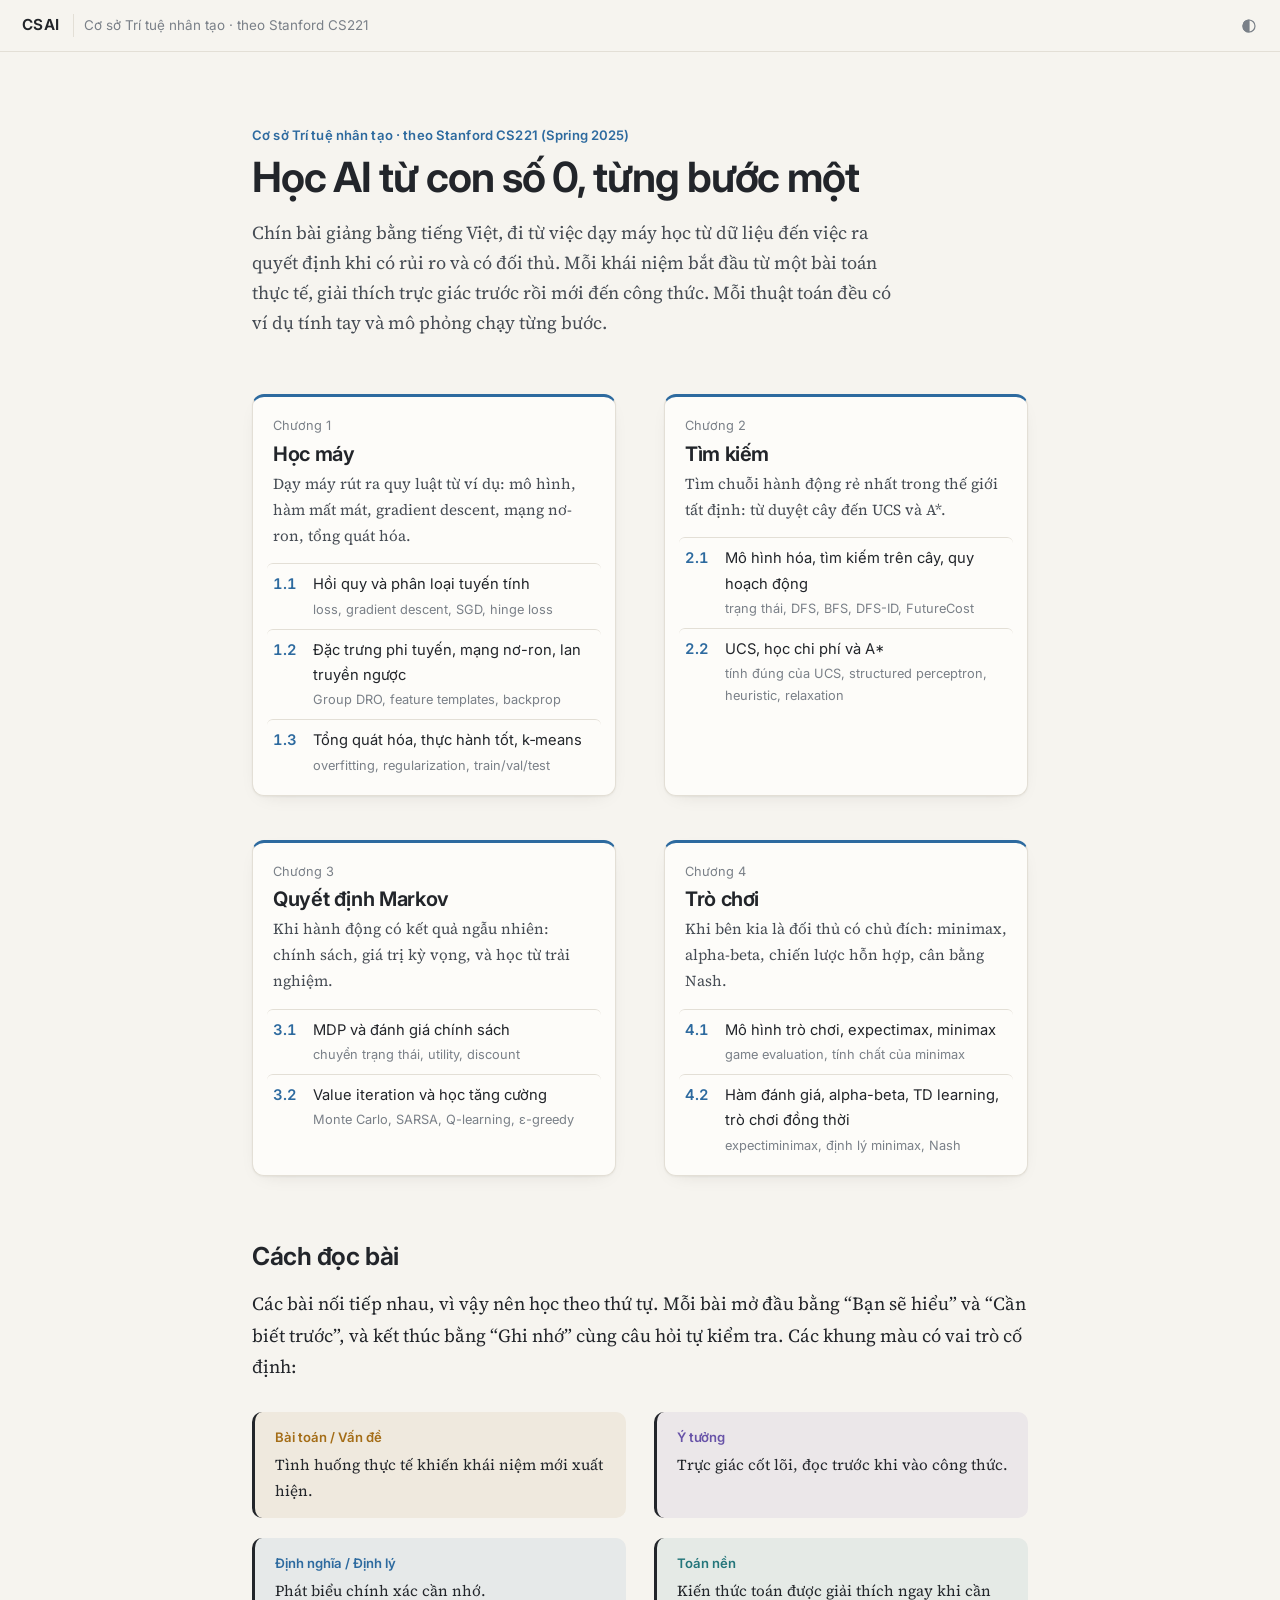
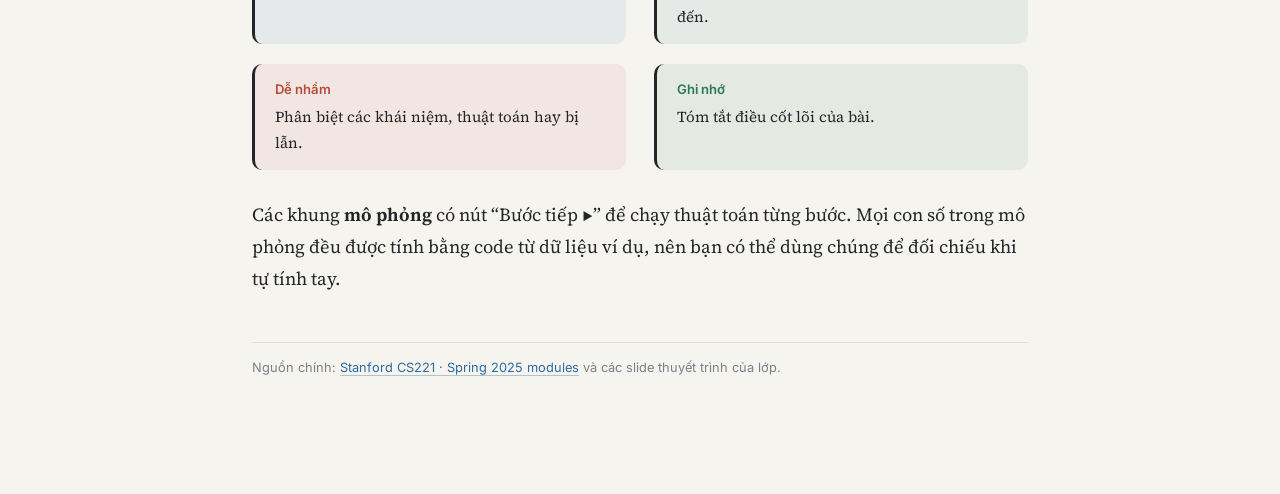
==== index.html @ 7f3afb83 "Bài giảng CSAI: Học máy, Tìm kiếm, MDP, Trò chơi (theo CS221) Co-Authored-By: Claude Opus 5.5 <norep" ====
<!doctype html>
<html lang="vi"><head>
<meta charset="utf-8"><meta name="viewport" content="width=device-width,initial-scale=1">
<title>CSAI · Cơ sở Trí tuệ nhân tạo</title>
<meta name="description" content="Bài giảng Cơ sở Trí tuệ nhân tạo bằng tiếng Việt cho người mới, bám theo Stanford CS221: học máy, tìm kiếm, MDP và trò chơi.">
<link rel="preconnect" href="https://fonts.googleapis.com"><link rel="preconnect" href="https://fonts.gstatic.com" crossorigin>
<link href="https://fonts.googleapis.com/css2?family=Inter:wght@400;500;600;700&family=Source+Serif+4:ital,opsz,wght@0,8..60,400;0,8..60,600;1,8..60,400&family=JetBrains+Mono:wght@400;600&display=swap" rel="stylesheet">
<link rel="stylesheet" href="assets/vendor/katex/katex.min.css"><link rel="stylesheet" href="assets/style.css">
<script defer src="assets/vendor/katex/katex.min.js"></script><script defer src="assets/vendor/katex/contrib/auto-render.min.js"></script>
<script defer src="assets/site.js"></script>
</head>
<body data-page="home">
<main class="home" id="main">
  <div class="eyebrow">Cơ sở Trí tuệ nhân tạo · theo Stanford CS221 (Spring 2025)</div>
  <h1>Học AI từ con số 0, từng bước một</h1>
  <p class="lead">Chín bài giảng bằng tiếng Việt, đi từ việc dạy máy học từ dữ liệu đến việc ra quyết định khi có rủi ro và có đối thủ. Mỗi khái niệm bắt đầu từ một bài toán thực tế, giải thích trực giác trước rồi mới đến công thức. Mỗi thuật toán đều có ví dụ tính tay và mô phỏng chạy từng bước.</p>

  <div class="road">
    <section class="ch">
      <div class="k">Chương 1</div><h2>Học máy</h2>
      <p>Dạy máy rút ra quy luật từ ví dụ: mô hình, hàm mất mát, gradient descent, mạng nơ-ron, tổng quát hóa.</p>
      <a class="l" href="ml-1-hoi-quy-phan-loai.html"><b>1.1</b><span>Hồi quy và phân loại tuyến tính<small>loss, gradient descent, SGD, hinge loss</small></span></a>
      <a class="l" href="ml-2-phi-tuyen-mang-noron.html"><b>1.2</b><span>Đặc trưng phi tuyến, mạng nơ-ron, lan truyền ngược<small>Group DRO, feature templates, backprop</small></span></a>
      <a class="l" href="ml-3-tong-quat-hoa-kmeans.html"><b>1.3</b><span>Tổng quát hóa, thực hành tốt, k‑means<small>overfitting, regularization, train/val/test</small></span></a>
    </section>
    <section class="ch">
      <div class="k">Chương 2</div><h2>Tìm kiếm</h2>
      <p>Tìm chuỗi hành động rẻ nhất trong thế giới tất định: từ duyệt cây đến UCS và A*.</p>
      <a class="l" href="search-1-mo-hinh-dp.html"><b>2.1</b><span>Mô hình hóa, tìm kiếm trên cây, quy hoạch động<small>trạng thái, DFS, BFS, DFS-ID, FutureCost</small></span></a>
      <a class="l" href="search-2-ucs-astar.html"><b>2.2</b><span>UCS, học chi phí và A*<small>tính đúng của UCS, structured perceptron, heuristic, relaxation</small></span></a>
    </section>
    <section class="ch">
      <div class="k">Chương 3</div><h2>Quyết định Markov</h2>
      <p>Khi hành động có kết quả ngẫu nhiên: chính sách, giá trị kỳ vọng, và học từ trải nghiệm.</p>
      <a class="l" href="mdp-1-mo-hinh-danh-gia.html"><b>3.1</b><span>MDP và đánh giá chính sách<small>chuyển trạng thái, utility, discount</small></span></a>
      <a class="l" href="mdp-2-value-iteration-rl.html"><b>3.2</b><span>Value iteration và học tăng cường<small>Monte Carlo, SARSA, Q-learning, ε-greedy</small></span></a>
    </section>
    <section class="ch">
      <div class="k">Chương 4</div><h2>Trò chơi</h2>
      <p>Khi bên kia là đối thủ có chủ đích: minimax, alpha-beta, chiến lược hỗn hợp, cân bằng Nash.</p>
      <a class="l" href="games-1-minimax.html"><b>4.1</b><span>Mô hình trò chơi, expectimax, minimax<small>game evaluation, tính chất của minimax</small></span></a>
      <a class="l" href="games-2-alphabeta-td.html"><b>4.2</b><span>Hàm đánh giá, alpha-beta, TD learning, trò chơi đồng thời<small>expectiminimax, định lý minimax, Nash</small></span></a>
    </section>
  </div>

  <h2 style="border:0;padding:0;margin-top:1rem">Cách đọc bài</h2>
  <p>Các bài nối tiếp nhau, vì vậy nên học theo thứ tự. Mỗi bài mở đầu bằng “Bạn sẽ hiểu” và “Cần biết trước”, và kết thúc bằng “Ghi nhớ” cùng câu hỏi tự kiểm tra. Các khung màu có vai trò cố định:</p>
  <div class="compare">
    <div class="box problem" style="margin:0"><div class="box-h">Bài toán / Vấn đề</div><p>Tình huống thực tế khiến khái niệm mới xuất hiện.</p></div>
    <div class="box idea" style="margin:0"><div class="box-h">Ý tưởng</div><p>Trực giác cốt lõi, đọc trước khi vào công thức.</p></div>
    <div class="box def" style="margin:0"><div class="box-h">Định nghĩa / Định lý</div><p>Phát biểu chính xác cần nhớ.</p></div>
    <div class="box math" style="margin:0"><div class="box-h">Toán nền</div><p>Kiến thức toán được giải thích ngay khi cần đến.</p></div>
    <div class="box pitfall" style="margin:0"><div class="box-h">Dễ nhầm</div><p>Phân biệt các khái niệm, thuật toán hay bị lẫn.</p></div>
    <div class="box recap" style="margin:0"><div class="box-h">Ghi nhớ</div><p>Tóm tắt điều cốt lõi của bài.</p></div>
  </div>
  <p style="margin-top:1.4rem">Các khung <b>mô phỏng</b> có nút “Bước tiếp ▶” để chạy thuật toán từng bước. Mọi con số trong mô phỏng đều được tính bằng code từ dữ liệu ví dụ, nên bạn có thể dùng chúng để đối chiếu khi tự tính tay.</p>
  <p class="src">Nguồn chính: <a href="https://stanford-cs221.github.io/spring2025/modules/">Stanford CS221 · Spring 2025 modules</a> và các slide thuyết trình của lớp.</p>
</main>
</body></html>
---- assets/style.css ----
/* CSAI — giao diện tối giản, dễ đọc lâu. */
:root{
  --bg:#f6f4ef; --surface:#fdfcf9; --surface-2:#efece5; --ink:#22252a; --ink-2:#464c54; --muted:#7a8088;
  --line:#e3dfd6; --line-2:#cfcabe;
  --accent:#2d6a9f; --accent-ink:#22527c; --accent-soft:#e3ecf5;
  --max:#2f66ad; --max-soft:#e6eef8; --min:#b84a3c; --min-soft:#f7e9e6; --chance:#a46d17; --chance-soft:#f6eedd;
  --ok:#2c7a55; --ok-soft:#e3f0e8; --violet:#6853a8; --violet-soft:#eeeaf6; --teal:#24767b; --teal-soft:#e2f0f0;
  --warn:#a85a24; --warn-soft:#f8ede4;
  --code-bg:#efece5; --shadow:0 1px 2px rgba(40,36,28,.05),0 6px 20px -12px rgba(40,36,28,.18);
  --serif:"Source Serif 4","Iowan Old Style","Palatino Linotype",Georgia,serif;
  --sans:"Inter","Segoe UI",system-ui,-apple-system,Arial,sans-serif;
  --mono:"JetBrains Mono","Cascadia Code",Consolas,monospace;
  --nav:272px; --top:52px; --measure:46rem;
  color-scheme:light;
}
@media (prefers-color-scheme:dark){:root:not([data-theme="light"]){
  --bg:#1e2025; --surface:#25282e; --surface-2:#2c3037; --ink:#dcd8d0; --ink-2:#b5b1a9; --muted:#8c919a;
  --line:#353941; --line-2:#454a53;
  --accent:#86b0e0; --accent-ink:#a9c7ea; --accent-soft:#2a3647;
  --max:#88b0e3; --max-soft:#29364a; --min:#e39383; --min-soft:#43302d; --chance:#ddb168; --chance-soft:#41362a;
  --ok:#82c6a3; --ok-soft:#28392f; --violet:#b4a6e2; --violet-soft:#353147; --teal:#7fc7ca; --teal-soft:#273a3b;
  --warn:#e3a679; --warn-soft:#3f3126; --code-bg:#2a2d33; --shadow:0 1px 2px rgba(0,0,0,.25),0 8px 24px -14px rgba(0,0,0,.6);
  color-scheme:dark;
}}
:root[data-theme="dark"]{
  --bg:#1e2025; --surface:#25282e; --surface-2:#2c3037; --ink:#dcd8d0; --ink-2:#b5b1a9; --muted:#8c919a;
  --line:#353941; --line-2:#454a53;
  --accent:#86b0e0; --accent-ink:#a9c7ea; --accent-soft:#2a3647;
  --max:#88b0e3; --max-soft:#29364a; --min:#e39383; --min-soft:#43302d; --chance:#ddb168; --chance-soft:#41362a;
  --ok:#82c6a3; --ok-soft:#28392f; --violet:#b4a6e2; --violet-soft:#353147; --teal:#7fc7ca; --teal-soft:#273a3b;
  --warn:#e3a679; --warn-soft:#3f3126; --code-bg:#2a2d33; --shadow:0 1px 2px rgba(0,0,0,.25),0 8px 24px -14px rgba(0,0,0,.6);
  color-scheme:dark;
}

*{box-sizing:border-box}
html{scroll-behavior:smooth;scroll-padding-top:calc(var(--top) + 24px);-webkit-text-size-adjust:100%}
body{margin:0;background:var(--bg);color:var(--ink);font-family:var(--serif);font-size:18.5px;line-height:1.72;font-optical-sizing:auto;-webkit-font-smoothing:antialiased;text-rendering:optimizeLegibility}
a{color:var(--accent);text-decoration:underline;text-decoration-color:color-mix(in srgb,var(--accent) 35%,transparent);text-underline-offset:3px}
a:hover{text-decoration-color:var(--accent)}
button{font:inherit;cursor:pointer}
:focus-visible{outline:2px solid var(--accent);outline-offset:2px;border-radius:2px}
::selection{background:color-mix(in srgb,var(--accent) 22%,transparent)}
.skip{position:fixed;left:12px;top:-60px;z-index:50;background:var(--surface);padding:8px 12px;font-family:var(--sans)}
.skip:focus{top:10px}

/* ---------- Thanh trên ---------- */
.topbar{position:sticky;top:0;z-index:30;height:var(--top);display:flex;align-items:center;gap:6px;padding:0 14px;font-family:var(--sans);
  background:color-mix(in srgb,var(--bg) 90%,transparent);backdrop-filter:blur(8px);border-bottom:1px solid var(--line)}
.brand{font-weight:650;font-size:.95rem;letter-spacing:.02em;color:var(--ink);text-decoration:none;padding:0 8px}
.topbar .crumb{color:var(--muted);font-size:.84rem;white-space:nowrap;overflow:hidden;text-overflow:ellipsis;min-width:0;padding-left:10px;border-left:1px solid var(--line)}
.topbar .spacer{flex:1}
.icon-btn{border:0;background:transparent;color:var(--muted);border-radius:6px;width:34px;height:34px;display:inline-grid;place-items:center;padding:0}
.icon-btn:hover{background:var(--surface-2);color:var(--ink)}
.icon-btn svg{width:18px;height:18px;stroke:currentColor;fill:none;stroke-width:1.6;stroke-linecap:round;stroke-linejoin:round}
.progress{position:absolute;left:0;bottom:-1px;height:1px;background:var(--accent);width:0}

/* ---------- Bố cục ---------- */
.layout{display:grid;grid-template-columns:var(--nav) minmax(0,1fr);transition:grid-template-columns .2s ease}
body.nav-hidden .layout{grid-template-columns:0 minmax(0,1fr)}
body.nav-hidden .sidebar{visibility:hidden;opacity:0}
.sidebar{position:sticky;top:var(--top);height:calc(100vh - var(--top));overflow:auto;padding:28px 18px 48px 22px;border-right:1px solid var(--line);
  font-family:var(--sans);font-size:.85rem;line-height:1.5;transition:opacity .15s ease;scrollbar-width:thin}
.nav-chapter{margin:0 0 22px}
.nav-chapter-title{font-size:.78rem;color:var(--muted);font-weight:500;margin:0 0 6px}
.nav-lesson{display:flex;gap:10px;padding:5px 0 5px 10px;margin-left:-12px;border-left:2px solid transparent;color:var(--ink-2);text-decoration:none}
.nav-lesson:hover{color:var(--ink)}
.nav-lesson .num{font-variant-numeric:tabular-nums;color:var(--muted);min-width:24px}
.nav-lesson.current{border-left-color:var(--accent);color:var(--ink);font-weight:600}
.nav-lesson.current .num{color:var(--accent)}
.toc{margin:4px 0 10px 24px}
.toc a{display:block;padding:3px 0;color:var(--muted);text-decoration:none;font-size:.8rem}
.toc a:hover{color:var(--ink)}
.toc a.active{color:var(--accent)}

main.page{min-width:0;padding:56px 40px 110px}
.content{max-width:var(--measure);margin:0 auto}

/* ---------- Đầu bài ---------- */
.hero{margin-bottom:48px}
.eyebrow{font-family:var(--sans);font-size:.82rem;color:var(--muted)}
h1,h2,h3,h4{font-family:var(--sans);color:var(--ink);font-weight:650;letter-spacing:-.018em}
h1{font-size:clamp(2rem,3.4vw,2.6rem);line-height:1.18;margin:.4rem 0 1rem;letter-spacing:-.028em}
.lead{font-size:1.14rem;color:var(--ink-2);line-height:1.65;margin:0}
.meta{display:grid;grid-template-columns:repeat(auto-fit,minmax(240px,1fr));gap:8px 40px;margin:28px 0 0;padding-top:20px;border-top:1px solid var(--line);font-family:var(--sans);font-size:.88rem;line-height:1.6;color:var(--ink-2)}
.meta h4{margin:0 0 6px;font-size:.82rem;font-weight:600;color:var(--ink);letter-spacing:0}
.meta ul{margin:0;padding-left:1rem}
.meta li{margin:.15rem 0}
.meta li::marker{color:var(--muted)}
.meta p{margin:0}

/* ---------- Tiêu đề, đoạn ---------- */
h2{font-size:1.55rem;line-height:1.3;margin:4.2rem 0 1rem;display:flex;gap:14px;align-items:baseline}
h2 .sec{flex:none;font-size:.95rem;font-weight:500;color:var(--muted);font-variant-numeric:tabular-nums;min-width:1.4em}
h3{font-size:1.18rem;line-height:1.35;margin:2.6rem 0 .5rem}
h4{font-size:1rem;margin:1.6rem 0 .4rem}
p{margin:.9rem 0}
ul,ol{padding-left:1.35rem}
li{margin:.35rem 0}
li::marker{color:var(--muted)}
strong,b{font-weight:650}
.en{font-style:italic;color:var(--ink-2)}
dfn{font-style:normal;font-weight:650}
hr{border:0;border-top:1px solid var(--line);margin:2.4rem 0}
code{font-family:var(--mono);font-size:.82em;background:var(--code-bg);padding:.12em .35em;border-radius:4px}
pre{font-family:var(--mono);font-size:.8rem;line-height:1.7;background:var(--code-bg);border-radius:6px;padding:16px 18px;overflow:auto;tab-size:4;margin:0}
pre code{background:none;padding:0;font-size:inherit}
pre .c{color:var(--muted);font-style:italic}
.katex{font-size:1.04em}
.katex-display{overflow-x:auto;overflow-y:hidden;padding:.35rem 0;margin:1.2rem 0}

/* ---------- Khung ghi chú: chỉ một vạch mảnh bên trái ---------- */
.box{margin:1.8rem 0;padding:2px 0 2px 20px;border-left:2px solid var(--line-2)}
.box>.box-h{font-family:var(--sans);font-size:.82rem;font-weight:600;margin-bottom:.2rem;color:var(--muted)}
.box>p:first-of-type{margin-top:.2rem}
.box>:last-child{margin-bottom:0}
.box.problem{border-color:var(--chance)}.box.problem>.box-h{color:var(--chance)}
.box.idea{border-color:var(--violet)}.box.idea>.box-h{color:var(--violet)}
.box.def{border-color:var(--accent)}.box.def>.box-h{color:var(--accent)}
.box.math{border-color:var(--teal)}.box.math>.box-h{color:var(--teal)}
.box.pitfall{border-color:var(--min)}.box.pitfall>.box-h{color:var(--min)}
.box.recap{border-color:var(--ok)}.box.recap>.box-h{color:var(--ok)}
.box.example{border-color:var(--line-2)}
.box.link{border-color:var(--line-2)}
.box.recap,.box.math{background:linear-gradient(90deg,color-mix(in srgb,var(--surface-2) 70%,transparent),transparent 70%);padding:12px 16px 12px 20px}

/* Thuật toán */
.algo{margin:1.8rem 0}
.algo-h{font-family:var(--sans);font-size:.84rem;font-weight:600;color:var(--ink);margin-bottom:8px;display:flex;justify-content:space-between;gap:10px;flex-wrap:wrap}
.algo-h small{font-weight:400;color:var(--muted);font-size:.8rem}

/* Ba câu hỏi */
.flow{display:flex;flex-direction:column;gap:2px;margin:1.2rem 0;padding-left:20px;border-left:2px solid var(--line-2);font-family:var(--sans);font-size:.92rem}
.flow>i{display:none}
.flow>span{color:var(--ink-2)}
.flow>span.on{color:var(--ink);font-weight:500}

/* ---------- Hình ---------- */
figure.fig{margin:2.4rem 0}
figure.fig.wide{margin-left:-80px;margin-right:-80px}
figure.fig svg{display:block;width:100%;height:auto;max-height:460px;margin:0 auto}
figure.fig figcaption{font-family:var(--sans);font-size:.84rem;color:var(--muted);line-height:1.6;margin:14px auto 0;max-width:var(--measure)}
figure.fig figcaption b{color:var(--ink-2);font-weight:600}
.fig-row{display:grid;grid-template-columns:1fr 1fr;gap:14px}

/* Màu dùng trong SVG — đổi theo theme */
svg text{font-family:var(--sans);fill:var(--ink);font-size:13px}
svg .t-muted{fill:var(--muted)} svg .t-small{font-size:11px} svg .t-big{font-size:16px;font-weight:650}
svg .t-acc{fill:var(--accent)} svg .t-max{fill:var(--max)} svg .t-min{fill:var(--min)} svg .t-ch{fill:var(--chance)} svg .t-ok{fill:var(--ok)} svg .t-b{font-weight:600}
svg .ln{stroke:var(--line-2);stroke-width:1.5;fill:none}
svg .ln-ink{stroke:var(--ink-2);stroke-width:1.4;fill:none}
svg .ln-acc{stroke:var(--accent);stroke-width:2.4;fill:none}
svg .ln-ok{stroke:var(--ok);stroke-width:2.6;fill:none}
svg .ln-min{stroke:var(--min);stroke-width:2.2;fill:none}
svg .ln-dash{stroke:var(--muted);stroke-width:1.3;fill:none;stroke-dasharray:4 4}
svg .grid{stroke:var(--line);stroke-width:1}
svg .nd{fill:var(--bg);stroke:var(--ink-2);stroke-width:1.4}
svg .nd-acc{fill:var(--accent-soft);stroke:var(--accent);stroke-width:1.6}
svg .nd-ok{fill:var(--ok-soft);stroke:var(--ok);stroke-width:1.6}
svg .nd-max{fill:var(--max-soft);stroke:var(--max);stroke-width:1.6}
svg .nd-min{fill:var(--min-soft);stroke:var(--min);stroke-width:1.6}
svg .nd-ch{fill:var(--chance-soft);stroke:var(--chance);stroke-width:1.6}
svg .nd-soft{fill:var(--surface-2);stroke:var(--line-2);stroke-width:1.2}
svg .nd-violet{fill:var(--violet-soft);stroke:var(--violet);stroke-width:1.6}
svg .f-acc{fill:var(--accent)} svg .f-ok{fill:var(--ok)} svg .f-min{fill:var(--min)} svg .f-max{fill:var(--max)} svg .f-ch{fill:var(--chance)} svg .f-ink{fill:var(--ink-2)} svg .f-muted{fill:var(--muted)} svg .f-violet{fill:var(--violet)}
svg .f-soft{fill:var(--surface-2)}
svg g.t-ok text{fill:var(--ok)} svg g.t-min text{fill:var(--min)} svg g.t-max text{fill:var(--max)} svg g.t-acc text{fill:var(--accent)} svg g.t-ch text{fill:var(--chance)} svg g.t-muted text{fill:var(--muted)}
svg g.t-small text{font-size:11px} svg g.t-b text{font-weight:600}
svg g.f-ink circle,svg g.f-ink rect{fill:var(--ink-2)}
svg .arrow-head{fill:var(--ink-2)}

/* ---------- Bảng ---------- */
.tbl-wrap{overflow-x:auto;margin:1.6rem 0}
table.tbl{border-collapse:collapse;width:100%;font-family:var(--sans);font-size:.86rem;line-height:1.55}
.tbl th,.tbl td{padding:8px 12px 8px 0;text-align:left;border-bottom:1px solid var(--line);vertical-align:top}
.tbl th{font-weight:600;color:var(--muted);font-size:.8rem;border-bottom-color:var(--line-2)}
.tbl tr:last-child td{border-bottom:0}
.tbl td.n,.tbl th.n{text-align:right;font-variant-numeric:tabular-nums}
.tbl td.c,.tbl th.c{text-align:center}
.tbl tr.hl td{background:color-mix(in srgb,var(--accent) 7%,transparent)}
.tbl tr.good td{background:color-mix(in srgb,var(--ok) 8%,transparent)}
.tbl tr.hl td:first-child,.tbl tr.good td:first-child{padding-left:8px}
.tbl caption{caption-side:bottom;text-align:left;font-size:.8rem;color:var(--muted);padding:8px 0}
.box .tbl-wrap{margin:.8rem 0}

/* So sánh hai cột */
.compare{display:grid;grid-template-columns:1fr 1fr;gap:28px;margin:1.8rem 0}
.compare>div{font-size:.95rem;border-top:1px solid var(--ink-2);padding-top:10px}
.compare>div.box{border-top:0}
.compare h4{margin:0 0 4px;font-size:.9rem}
.compare>div>:last-child{margin-bottom:0}

/* Tự kiểm tra */
details.quiz{border-top:1px solid var(--line);padding:12px 0;margin:0}
details.quiz+details.quiz{margin-top:0}
details.quiz:last-of-type{border-bottom:1px solid var(--line)}
details.quiz summary{cursor:pointer;font-family:var(--sans);font-size:.92rem;font-weight:500;list-style:none;display:flex;gap:12px;color:var(--ink)}
details.quiz summary::-webkit-details-marker{display:none}
details.quiz summary::before{content:"+";flex:none;width:14px;color:var(--muted);font-weight:400}
details.quiz[open] summary::before{content:"−"}
details.quiz .ans{padding:6px 0 0 26px;font-size:.96rem}

/* ---------- Mô phỏng ---------- */
.sim{margin:2.4rem 0;border:1px solid var(--line-2);border-radius:8px;background:var(--surface);overflow:hidden;font-family:var(--sans)}
.sim-h{display:flex;justify-content:space-between;align-items:center;gap:10px 16px;flex-wrap:wrap;padding:12px 16px;border-bottom:1px solid var(--line)}
.sim-h .ttl{font-weight:600;font-size:.9rem}
.sim-h .ttl small{display:block;font-weight:400;color:var(--muted);font-size:.78rem}
.sim-ctl{display:flex;gap:4px;flex-wrap:wrap;align-items:center}
.sim-ctl button,.sim-ctl select{border:1px solid var(--line-2);background:transparent;color:var(--ink-2);border-radius:6px;padding:4px 10px;font-size:.8rem}
.sim-ctl button:hover:not(:disabled){color:var(--ink);border-color:var(--ink-2)}
.sim-ctl button.primary{background:var(--ink);border-color:var(--ink);color:var(--bg)}
.sim-ctl button.primary:hover:not(:disabled){color:var(--bg);opacity:.88}
.sim-ctl button:disabled{opacity:.35;cursor:default}
.sim-ctl .seg{display:inline-flex;border:1px solid var(--line-2);border-radius:6px;overflow:hidden;margin-right:6px}
.sim-ctl .seg button{border:0;border-radius:0}
.sim-ctl .seg button.on{background:var(--surface-2);color:var(--ink);font-weight:600}
.sim-ctl label{font-size:.8rem;display:inline-flex;gap:6px;align-items:center;color:var(--muted);margin-right:6px}
.sim-ctl input[type=range]{accent-color:var(--accent);width:110px}
.sim-body{display:grid;grid-template-columns:minmax(0,1.35fr) minmax(0,1fr)}
.sim-body.stack{grid-template-columns:1fr}
.sim-viz{padding:14px;min-width:0;border-right:1px solid var(--line)}
.sim-body.stack .sim-viz{border-right:0;border-bottom:1px solid var(--line)}
.sim-viz svg{display:block;width:100%;height:auto;max-height:420px}
.sim-viz .tbl-wrap{margin:0}
.sim-side{padding:14px 16px;font-size:.82rem;min-width:0;line-height:1.6}
.sim-side h5{margin:.2rem 0 .4rem;font-size:.76rem;font-weight:600;color:var(--muted)}
.sim-side table{border-collapse:collapse;width:100%;font-size:.8rem;margin-bottom:10px}
.sim-side th,.sim-side td{padding:4px 6px 4px 0;border-bottom:1px solid var(--line);text-align:left;font-variant-numeric:tabular-nums}
.sim-side th{color:var(--muted);font-weight:500}
.sim-side tr.top td{color:var(--accent);font-weight:600}
.sim-side tr.new td{background:color-mix(in srgb,var(--ok) 9%,transparent)}
.sim-note{padding:12px 16px;border-top:1px solid var(--line);font-size:.86rem;line-height:1.6;min-height:56px;color:var(--ink-2);background:color-mix(in srgb,var(--surface-2) 50%,transparent)}
.sim-note b{color:var(--ink)}
.sim-step{font-variant-numeric:tabular-nums;color:var(--muted);font-size:.78rem;min-width:66px;text-align:center}
.legend{display:flex;flex-wrap:wrap;gap:14px;font-size:.76rem;color:var(--muted);padding:10px 16px 0}
.legend span{display:inline-flex;align-items:center;gap:6px}
.legend i{width:10px;height:10px;border-radius:50%;display:inline-block;border:1.5px solid}
.chips{display:flex;flex-wrap:wrap;gap:4px;margin:2px 0 10px}
.chip{border:1px solid var(--line-2);border-radius:4px;padding:0 7px;font-size:.78rem;font-variant-numeric:tabular-nums}
.chip.hot{background:var(--ink);color:var(--bg);border-color:var(--ink)}

.sim svg .s-node{fill:var(--bg);stroke:var(--line-2);stroke-width:1.5;transition:fill .2s,stroke .2s}
.sim svg .s-frontier{fill:var(--chance-soft);stroke:var(--chance);stroke-width:1.8}
.sim svg .s-explored{fill:var(--ok-soft);stroke:var(--ok);stroke-width:1.8}
.sim svg .s-current{fill:var(--ink);stroke:var(--ink);stroke-width:1.8}
.sim svg .s-edge{stroke:var(--line-2);stroke-width:1.4}
.sim svg .s-edge-tree{stroke:var(--chance);stroke-width:2.2}
.sim svg .s-edge-path{stroke:var(--accent);stroke-width:3.2}
.sim svg .s-pruned{opacity:.22}
.sim svg text.on-current{fill:var(--bg);font-weight:600}

/* ---------- Cuối bài ---------- */
.pager{display:grid;grid-template-columns:1fr 1fr;gap:24px;margin-top:5rem;padding-top:20px;border-top:1px solid var(--line);font-family:var(--sans)}
.pager a{display:block;text-decoration:none;color:var(--ink);font-size:.92rem;line-height:1.45}
.pager a:hover{color:var(--accent)}
.pager small{display:block;color:var(--muted);font-size:.78rem;margin-bottom:2px}
.pager .next{text-align:right;grid-column:2}
.src{font-family:var(--sans);font-size:.8rem;color:var(--muted);margin-top:3rem}

/* ---------- Trang chủ ---------- */
.home{max-width:52rem;margin:0 auto;padding:72px 28px 100px}
.home .lead{max-width:40rem}
.road{display:grid;grid-template-columns:repeat(2,minmax(0,1fr));gap:44px 48px;margin:56px 0 64px}
.road .ch{border-top:1px solid var(--ink-2);padding-top:14px}
.road .ch h2{margin:0 0 .25rem;font-size:1.25rem}
.road .ch .k{font-family:var(--sans);font-size:.8rem;color:var(--muted)}
.road .ch p{color:var(--ink-2);font-size:.95rem;margin:.2rem 0 .9rem}
.road .ch a.l{display:flex;gap:12px;padding:7px 0;text-decoration:none;color:var(--ink);font-family:var(--sans);font-size:.92rem;border-top:1px solid var(--line)}
.road .ch a.l:hover span{color:var(--accent)}
.road .ch a.l b{color:var(--muted);font-weight:500;min-width:28px;font-variant-numeric:tabular-nums}
.road .ch a.l span small{display:block;color:var(--muted);font-size:.8rem;margin-top:1px}
.home .compare{gap:20px 28px}


/* ================= Tinh chỉnh v3: phân tầng rõ, có điểm nhấn, vẫn tối giản ================= */
.topbar{background:color-mix(in srgb,var(--bg) 86%,transparent)}
.sidebar{background:color-mix(in srgb,var(--surface-2) 35%,var(--bg))}
.nav-chapter-title{color:var(--ink-2);font-weight:600;font-size:.76rem;letter-spacing:.01em}
.nav-lesson{margin-left:0;padding:6px 8px;border-left:0;border-radius:7px}
.nav-lesson:hover{background:var(--surface-2)}
.nav-lesson.current{background:var(--accent-soft);color:var(--accent-ink)}
.toc{margin:4px 0 12px 20px;padding-left:12px;border-left:1px solid var(--line-2)}
.toc a.active{color:var(--accent);font-weight:500}

.eyebrow{color:var(--accent);font-weight:600;letter-spacing:.01em}
.meta{border-top:0;padding:18px 22px;background:var(--surface);border:1px solid var(--line);border-radius:12px;box-shadow:var(--shadow)}
h2{padding-top:.2rem}
h2 .sec{color:var(--accent);font-weight:600;font-size:1rem}
h3{color:var(--ink)}

/* khung ghi chú: nền phủ màu rất nhẹ + vạch trái */
.box{padding:14px 18px 14px 20px;border-left-width:3px;border-radius:0 10px 10px 0;background:color-mix(in srgb,var(--line-2) 16%,var(--bg))}
.box.problem{background:color-mix(in srgb,var(--chance) 8%,var(--bg))}
.box.idea{background:color-mix(in srgb,var(--violet) 8%,var(--bg))}
.box.def{background:color-mix(in srgb,var(--accent) 8%,var(--bg))}
.box.math{background:color-mix(in srgb,var(--teal) 8%,var(--bg))}
.box.pitfall{background:color-mix(in srgb,var(--min) 8%,var(--bg))}
.box.recap{background:color-mix(in srgb,var(--ok) 9%,var(--bg))}
.box.example{background:var(--surface);border:1px solid var(--line);border-left:3px solid var(--line-2)}
.box.link{background:var(--surface-2)}
.box.recap,.box.math{padding:14px 18px 14px 20px}

/* thuật toán: khối có tiêu đề */
.algo{border:1px solid var(--line);border-radius:10px;overflow:hidden;background:var(--code-bg)}
.algo-h{margin:0;padding:9px 16px;background:var(--surface-2);border-bottom:1px solid var(--line)}
.algo pre{border-radius:0;background:transparent}

.flow{background:color-mix(in srgb,var(--accent) 6%,var(--bg));border-left:3px solid var(--accent);border-radius:0 10px 10px 0;padding:12px 18px}

/* hình: đặt trên một tấm nền riêng */
figure.fig{background:var(--surface);border:1px solid var(--line);border-radius:14px;padding:22px 22px 16px;box-shadow:var(--shadow)}
figure.fig figcaption{margin-top:16px;padding-top:12px;border-top:1px solid var(--line);max-width:none}

/* bảng */
.tbl-wrap{border:1px solid var(--line);border-radius:10px;background:var(--surface)}
.tbl th,.tbl td{padding:9px 14px}
.tbl th{background:var(--surface-2);color:var(--ink-2)}
.tbl tbody tr:hover td{background:color-mix(in srgb,var(--surface-2) 55%,transparent)}
.tbl tr.hl td:first-child,.tbl tr.good td:first-child{padding-left:14px}
.tbl caption{padding:8px 14px}
.box .tbl-wrap{background:var(--surface)}

.compare>div{background:var(--surface);border:1px solid var(--line);border-top:3px solid var(--accent);border-radius:10px;padding:14px 16px}
.compare>div:nth-child(2){border-top-color:var(--min)}
.compare>div.box{border-top:0;border:0;border-left:3px solid;padding:14px 18px 14px 20px}

details.quiz{background:var(--surface);border:1px solid var(--line);border-radius:10px;padding:12px 16px;margin:.6rem 0}
details.quiz:last-of-type{border-bottom:1px solid var(--line)}
details.quiz summary:hover{color:var(--accent)}
details.quiz summary::before{color:var(--accent);font-weight:600}

.sim{box-shadow:var(--shadow);border-color:var(--line);border-radius:12px}
.sim-h{background:var(--surface-2)}
.sim-viz{background:var(--surface)}

/* chuyển bài: hai thẻ cân đối */
.pager{gap:16px;margin-top:4.5rem;padding-top:0;border-top:0;align-items:stretch}
.pager a{display:flex;flex-direction:column;justify-content:center;gap:4px;min-height:84px;padding:14px 18px;background:var(--surface);border:1px solid var(--line);border-radius:12px;box-shadow:var(--shadow);transition:border-color .15s,transform .15s}
.pager a:hover{border-color:var(--accent);color:var(--ink);transform:translateY(-1px)}
.pager small{font-size:.76rem;color:var(--accent);font-weight:600;margin:0}
.pager .t{font-weight:500;line-height:1.4;display:-webkit-box;-webkit-line-clamp:2;-webkit-box-orient:vertical;overflow:hidden}
.pager .t .n{color:var(--muted);font-variant-numeric:tabular-nums;margin-right:6px}
.pager .next{text-align:right;align-items:flex-end}
.src{padding-top:14px;border-top:1px solid var(--line)}

.road .ch{background:var(--surface);border:1px solid var(--line);border-top:3px solid var(--accent);border-radius:12px;padding:18px 20px 10px;box-shadow:var(--shadow)}
.road .ch a.l{padding:8px 6px;margin:0 -6px;border-radius:6px}
.road .ch a.l:hover{background:var(--surface-2)}
.road .ch a.l b{color:var(--accent);font-weight:600}

h1,h2,h3{text-wrap:balance}
.pager .t{text-wrap:pretty}

/* ---------- Đáp ứng ---------- */
@media (max-width:1240px){figure.fig.wide{margin-left:0;margin-right:0}}
@media (max-width:1000px){
  :root{--nav:236px}
  main.page{padding:44px 28px 90px}
  .sim-body{grid-template-columns:1fr}
  .sim-viz{border-right:0;border-bottom:1px solid var(--line)}
}
@media (max-width:820px){
  body{font-size:17px}
  .layout,body.nav-hidden .layout{display:block}
  .sidebar{position:fixed;inset:var(--top) 0 0 0;width:auto;height:auto;z-index:25;background:var(--bg);display:none;padding:22px 22px 60px 30px;visibility:visible;opacity:1}
  body.nav-open .sidebar{display:block}
  main.page{padding:30px 18px 70px}
  .topbar .crumb{display:none}
  .compare,.fig-row,.road{grid-template-columns:1fr}
  .compare{gap:18px}
  h2{font-size:1.32rem;margin-top:3.2rem}
  .pager{grid-template-columns:1fr}
  .pager .next{grid-column:1;text-align:left;align-items:flex-start}
  figure.fig{padding:14px 12px 12px}
  .home{padding:40px 18px 70px}
}
@media (prefers-reduced-motion:reduce){html{scroll-behavior:auto}*{transition:none!important}}
@media print{
  .topbar,.sidebar,.pager,.sim-ctl{display:none!important}
  .layout{display:block}
  main.page{padding:0}
  body{background:#fff;font-size:11pt}
  .box,.fig,.sim,.tbl-wrap,pre{break-inside:avoid}
}
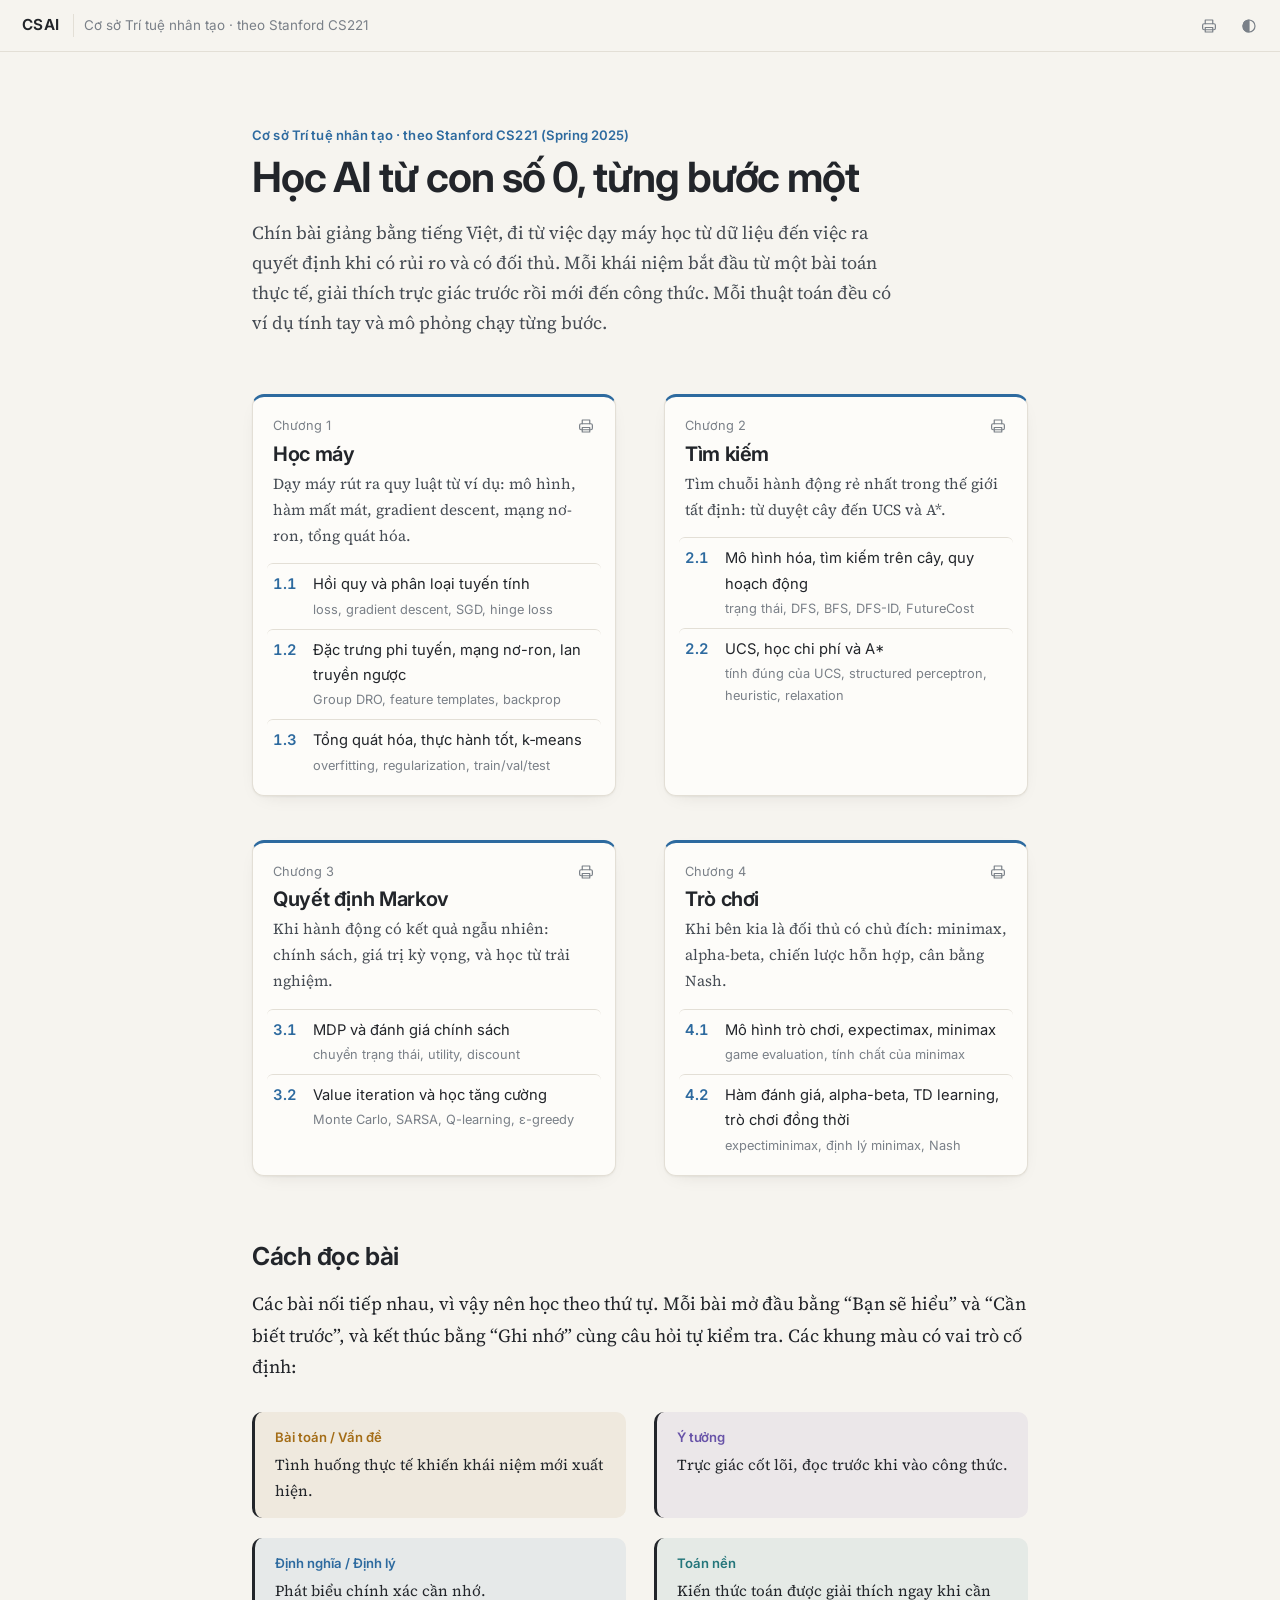
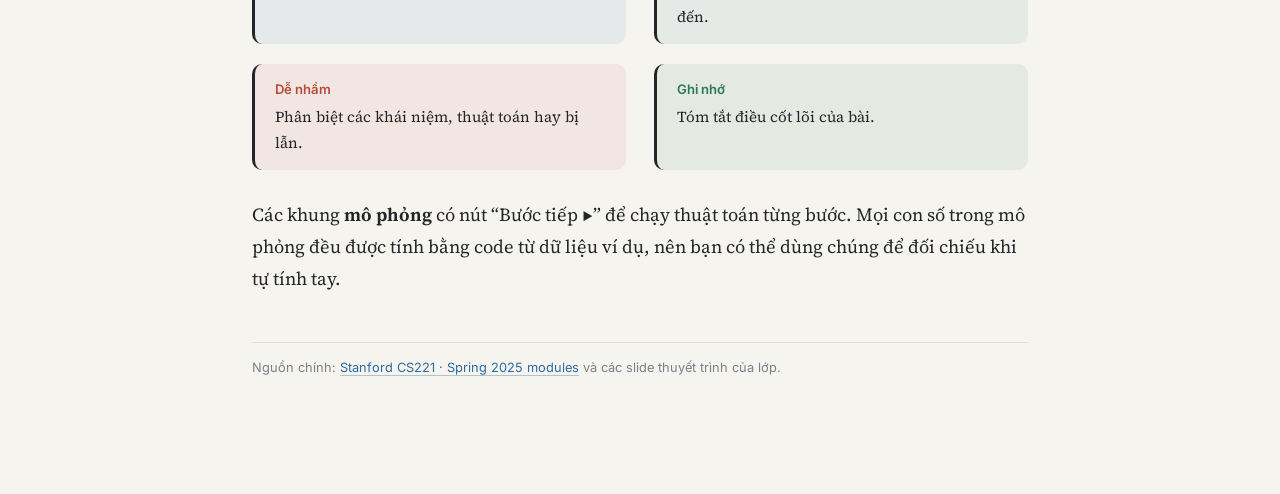
==== commit e2f224b0: "In gọn hơn, in cả chương, bấm thẻ chương để vào bài đầu - Bản in: chữ và hình nhỏ hơn, khoảng cách h" ====
--- a/index.html
+++ b/index.html
@@ -17,26 +17,26 @@
 
   <div class="road">
     <section class="ch">
-      <div class="k">Chương 1</div><h2>Học máy</h2>
+      <div class="k">Chương 1</div><h2><a class="ch-go" href="ml-1-hoi-quy-phan-loai.html" title="Bắt đầu chương từ bài đầu tiên">Học máy<span class="arr" aria-hidden="true">→</span></a></h2>
       <p>Dạy máy rút ra quy luật từ ví dụ: mô hình, hàm mất mát, gradient descent, mạng nơ-ron, tổng quát hóa.</p>
       <a class="l" href="ml-1-hoi-quy-phan-loai.html"><b>1.1</b><span>Hồi quy và phân loại tuyến tính<small>loss, gradient descent, SGD, hinge loss</small></span></a>
       <a class="l" href="ml-2-phi-tuyen-mang-noron.html"><b>1.2</b><span>Đặc trưng phi tuyến, mạng nơ-ron, lan truyền ngược<small>Group DRO, feature templates, backprop</small></span></a>
       <a class="l" href="ml-3-tong-quat-hoa-kmeans.html"><b>1.3</b><span>Tổng quát hóa, thực hành tốt, k‑means<small>overfitting, regularization, train/val/test</small></span></a>
     </section>
     <section class="ch">
-      <div class="k">Chương 2</div><h2>Tìm kiếm</h2>
+      <div class="k">Chương 2</div><h2><a class="ch-go" href="search-1-mo-hinh-dp.html" title="Bắt đầu chương từ bài đầu tiên">Tìm kiếm<span class="arr" aria-hidden="true">→</span></a></h2>
       <p>Tìm chuỗi hành động rẻ nhất trong thế giới tất định: từ duyệt cây đến UCS và A*.</p>
       <a class="l" href="search-1-mo-hinh-dp.html"><b>2.1</b><span>Mô hình hóa, tìm kiếm trên cây, quy hoạch động<small>trạng thái, DFS, BFS, DFS-ID, FutureCost</small></span></a>
       <a class="l" href="search-2-ucs-astar.html"><b>2.2</b><span>UCS, học chi phí và A*<small>tính đúng của UCS, structured perceptron, heuristic, relaxation</small></span></a>
     </section>
     <section class="ch">
-      <div class="k">Chương 3</div><h2>Quyết định Markov</h2>
+      <div class="k">Chương 3</div><h2><a class="ch-go" href="mdp-1-mo-hinh-danh-gia.html" title="Bắt đầu chương từ bài đầu tiên">Quyết định Markov<span class="arr" aria-hidden="true">→</span></a></h2>
       <p>Khi hành động có kết quả ngẫu nhiên: chính sách, giá trị kỳ vọng, và học từ trải nghiệm.</p>
       <a class="l" href="mdp-1-mo-hinh-danh-gia.html"><b>3.1</b><span>MDP và đánh giá chính sách<small>chuyển trạng thái, utility, discount</small></span></a>
       <a class="l" href="mdp-2-value-iteration-rl.html"><b>3.2</b><span>Value iteration và học tăng cường<small>Monte Carlo, SARSA, Q-learning, ε-greedy</small></span></a>
     </section>
     <section class="ch">
-      <div class="k">Chương 4</div><h2>Trò chơi</h2>
+      <div class="k">Chương 4</div><h2><a class="ch-go" href="games-1-minimax.html" title="Bắt đầu chương từ bài đầu tiên">Trò chơi<span class="arr" aria-hidden="true">→</span></a></h2>
       <p>Khi bên kia là đối thủ có chủ đích: minimax, alpha-beta, chiến lược hỗn hợp, cân bằng Nash.</p>
       <a class="l" href="games-1-minimax.html"><b>4.1</b><span>Mô hình trò chơi, expectimax, minimax<small>game evaluation, tính chất của minimax</small></span></a>
       <a class="l" href="games-2-alphabeta-td.html"><b>4.2</b><span>Hàm đánh giá, alpha-beta, TD learning, trò chơi đồng thời<small>expectiminimax, định lý minimax, Nash</small></span></a>
--- a/assets/style.css
+++ b/assets/style.css
@@ -167,6 +167,18 @@
 svg g.t-small text{font-size:11px} svg g.t-b text{font-weight:600}
 svg g.f-ink circle,svg g.f-ink rect{fill:var(--ink-2)}
 svg .arrow-head{fill:var(--ink-2)}
+/* bổ sung cho các hình minh họa */
+svg .t-violet{fill:var(--violet)} svg .t-teal{fill:var(--teal)} svg .t-ink2{fill:var(--ink-2)} svg .t-mono{font-family:var(--mono)}
+svg g.t-violet text{fill:var(--violet)}
+svg .ln-violet{stroke:var(--violet);stroke-width:2;fill:none} svg .ln-ch{stroke:var(--chance);stroke-width:2;fill:none}
+svg .ln-thin{stroke:var(--line-2);stroke-width:1;fill:none} svg .ln-faint{stroke:var(--line-2);stroke-width:1.4;fill:none;opacity:.7}
+svg .halo{paint-order:stroke;stroke:var(--surface);stroke-width:4px;stroke-linejoin:round}
+svg .z-ok{fill:var(--ok);fill-opacity:.11;stroke:none} svg .z-min{fill:var(--min);fill-opacity:.11;stroke:none}
+svg .z-acc{fill:var(--accent);fill-opacity:.1;stroke:none} svg .z-ch{fill:var(--chance);fill-opacity:.13;stroke:none}
+svg .z-violet{fill:var(--violet);fill-opacity:.1;stroke:none}
+svg .f-bg{fill:var(--surface)} svg .f-teal{fill:var(--teal)}
+svg .dim{opacity:.3}
+.box figure.fig{margin:1rem 0 .3rem;box-shadow:none}
 
 /* ---------- Bảng ---------- */
 .tbl-wrap{overflow-x:auto;margin:1.6rem 0}
@@ -347,18 +359,34 @@
 .road .ch a.l:hover{background:var(--surface-2)}
 .road .ch a.l b{color:var(--accent);font-weight:600}
 
+/* nút in cả chương ở góc thẻ chương */
+.road .ch{position:relative}
+.road .ch .ch-print{position:absolute;top:12px;right:12px;z-index:1}
+/* bấm vào thẻ chương (ngoài các dòng bài) thì vào bài đầu tiên của chương */
+.ch-go{color:inherit;text-decoration:none}
+.ch-go::after{content:"";position:absolute;inset:0;border-radius:inherit}
+.ch-go .arr{display:inline-block;margin-left:.4em;font-weight:500;color:var(--accent);opacity:0;transform:translateX(-4px);transition:opacity .15s,transform .15s}
+.ch-go:hover,.ch-go:focus-visible{color:var(--accent)}
+.ch-go:hover .arr,.ch-go:focus-visible .arr{opacity:1;transform:none}
+.road .ch a.l{position:relative;z-index:1}
+.road .ch:has(.ch-go:hover){border-color:color-mix(in srgb,var(--accent) 45%,var(--line))}
+/* trang in cả chương */
+.chapter-cover .lessons{margin:.6rem 0 0;padding-left:1.2rem;font-family:var(--sans);font-size:.95rem}
+.ch-lesson{margin-top:4rem;padding-top:2.5rem;border-top:1px solid var(--line-2)}
+.ch-status{font-family:var(--sans);color:var(--muted)}
+
 h1,h2,h3{text-wrap:balance}
 .pager .t{text-wrap:pretty}
 
 /* ---------- Đáp ứng ---------- */
-@media (max-width:1240px){figure.fig.wide{margin-left:0;margin-right:0}}
-@media (max-width:1000px){
+@media screen and (max-width:1240px){figure.fig.wide{margin-left:0;margin-right:0}}
+@media screen and (max-width:1000px){
   :root{--nav:236px}
   main.page{padding:44px 28px 90px}
   .sim-body{grid-template-columns:1fr}
   .sim-viz{border-right:0;border-bottom:1px solid var(--line)}
 }
-@media (max-width:820px){
+@media screen and (max-width:820px){
   body{font-size:17px}
   .layout,body.nav-hidden .layout{display:block}
   .sidebar{position:fixed;inset:var(--top) 0 0 0;width:auto;height:auto;z-index:25;background:var(--bg);display:none;padding:22px 22px 60px 30px;visibility:visible;opacity:1}
@@ -374,10 +402,46 @@
   .home{padding:40px 18px 70px}
 }
 @media (prefers-reduced-motion:reduce){html{scroll-behavior:auto}*{transition:none!important}}
+.print-src{display:none}
+@page{margin:11mm 12mm}
 @media print{
-  .topbar,.sidebar,.pager,.sim-ctl{display:none!important}
-  .layout{display:block}
+  .topbar,.sidebar,.pager,.sim-ctl,.skip,.ch-print,.ch-status{display:none!important}
+  .ch-lesson{margin-top:1.2rem;padding-top:.8rem}
+  .ch-lesson+.ch-lesson{break-before:page;margin-top:0;padding-top:0;border-top:0}
+  .chapter-cover{margin-bottom:0}
+  .layout,body.nav-hidden .layout{display:block}
   main.page{padding:0}
-  body{background:#fff;font-size:11pt}
-  .box,.fig,.sim,.tbl-wrap,pre{break-inside:avoid}
+  .content{max-width:none}
+  /* bản in gọn: chữ nhỏ hơn, khoảng cách hẹp lại (mọi cỡ tính theo rem đều co theo) */
+  html{font-size:11.5px;background:#fff}
+  body{background:#fff;font-size:9.5pt;line-height:1.45;-webkit-print-color-adjust:exact;print-color-adjust:exact}
+  a{color:inherit;text-decoration:none}
+  .print-src{display:block;font-family:var(--sans);font-size:.8rem;color:var(--muted);padding:5px 0 0;margin:14px 0 0;border-top:1px solid var(--line)}
+  .print-src a{color:var(--accent-ink)}
+  .hero{margin-bottom:16px}
+  h1{font-size:1.9rem;margin:.2rem 0 .5rem}
+  .lead{font-size:1.05rem}
+  .meta{margin-top:12px;padding:10px 14px}
+  h2{font-size:1.4rem;margin:1.4rem 0 .4rem}
+  h3{font-size:1.15rem;margin:1rem 0 .3rem}
+  h4{margin:.8rem 0 .3rem}
+  h2,h3,h4{break-after:avoid}
+  p{margin:.45rem 0;orphans:3;widows:3}
+  li{margin:.15rem 0}
+  .katex-display{margin:.5rem 0;padding:.1rem 0}
+  .box,.algo,.compare,.tbl-wrap,.flow{margin:.7rem 0}
+  .box,.box.recap,.box.math{padding:7px 12px 7px 14px}
+  .compare{gap:12px}.compare>div{padding:8px 12px}
+  pre{padding:8px 12px;line-height:1.5}
+  .tbl th,.tbl td{padding:4px 10px}
+  /* hình: thu nhỏ, giới hạn chiều cao */
+  figure.fig,figure.fig.wide{margin:.8rem 0;padding:8px 10px 6px;box-shadow:none}
+  figure.fig svg{max-height:210px;max-width:82%!important}
+  figure.fig figcaption{margin-top:6px;padding-top:5px;font-size:.9rem;line-height:1.4}
+  .sim{margin:.8rem 0;box-shadow:none}
+  .sim-h,.sim-viz,.sim-side,.sim-note{padding:6px 10px}
+  .sim-note{min-height:0}
+  .sim-viz svg{max-height:220px}
+  details.quiz{padding:6px 12px;margin:.3rem 0}
+  .fig,.sim,.tbl-wrap,pre,.algo{break-inside:avoid}
 }
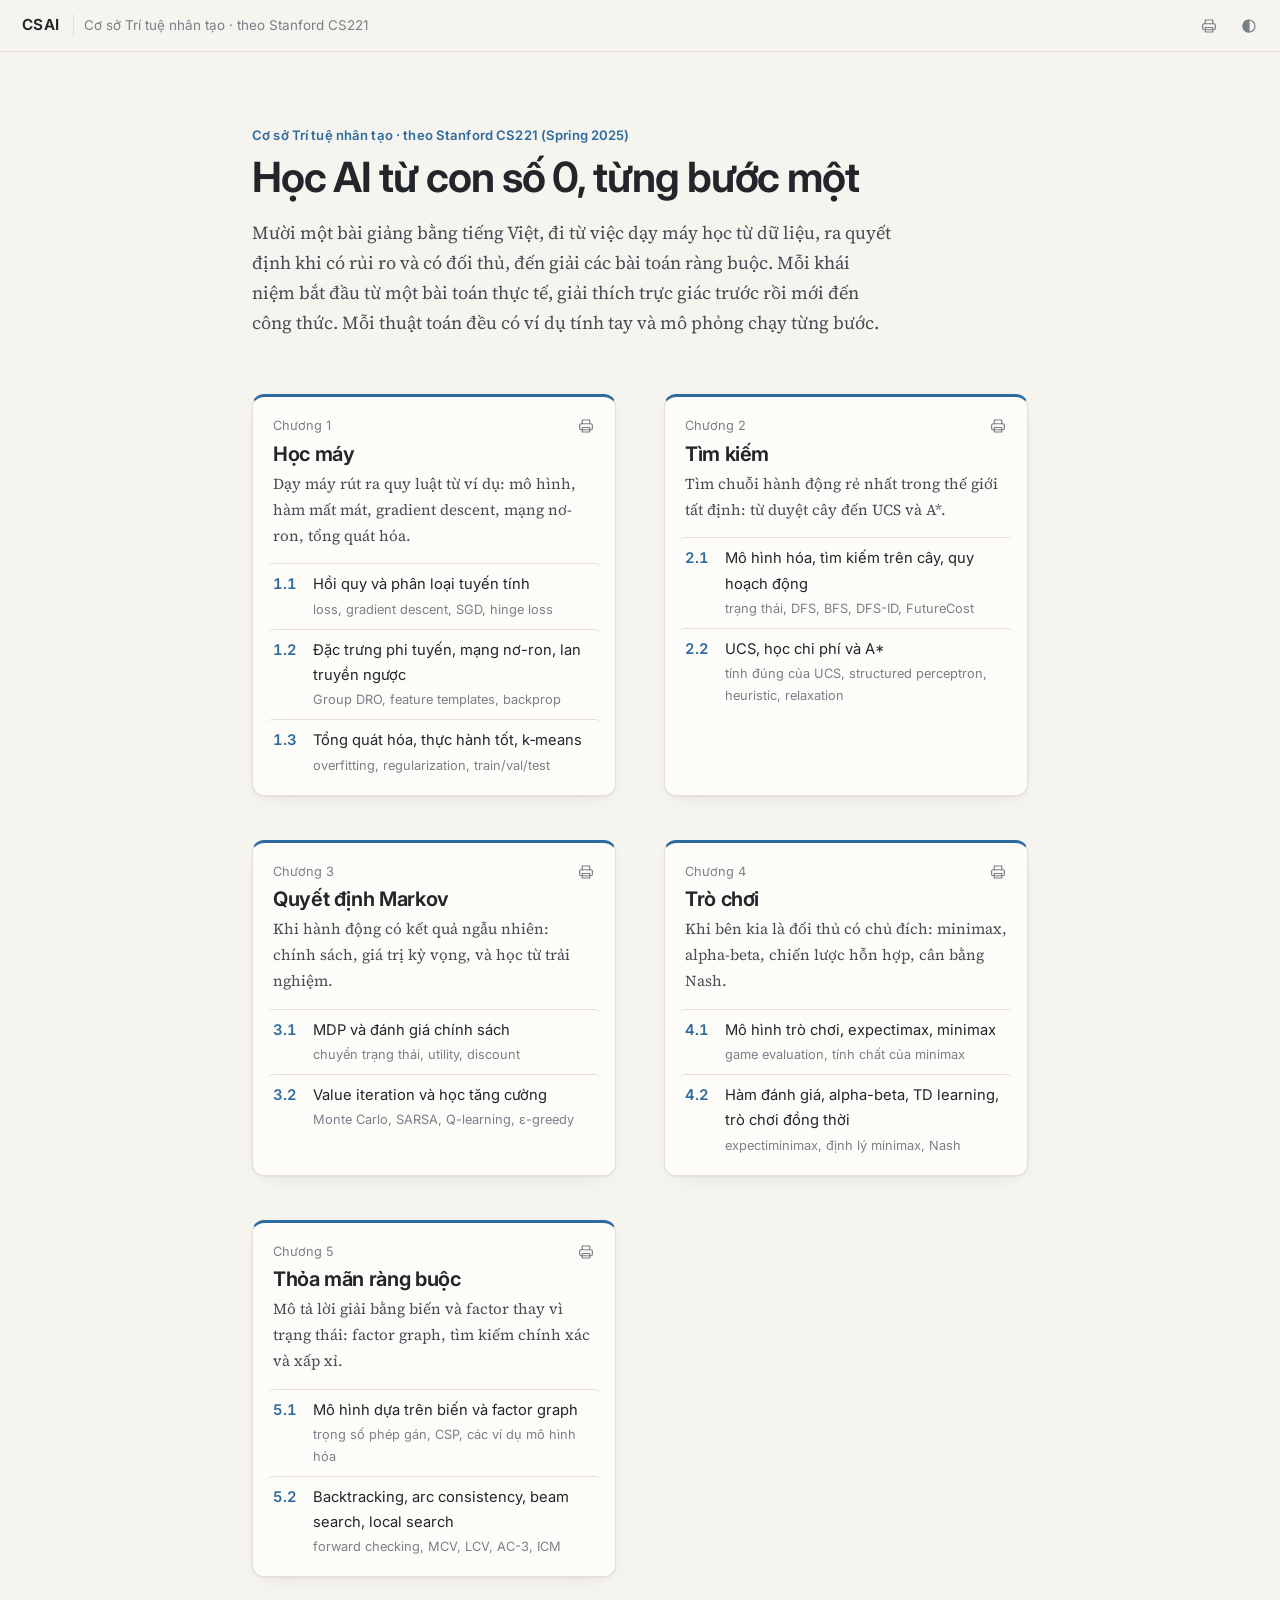
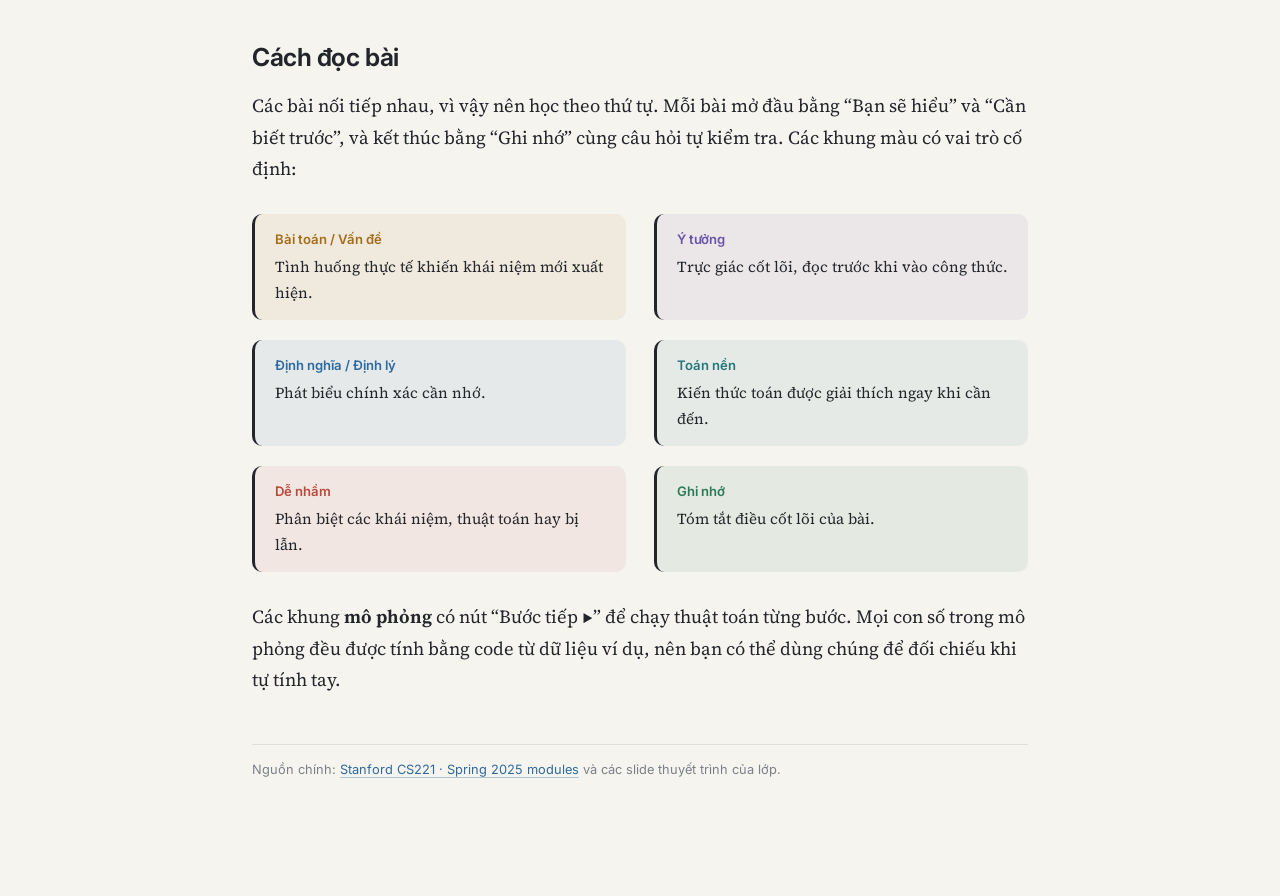
==== commit 821c10fe: "Chương 5: Thỏa mãn ràng buộc (CSP), bài 5.1 và 5.2 - Bài 5.1 (CSPs 1): mô hình dựa trên biến, factor" ====
--- a/index.html
+++ b/index.html
@@ -2,7 +2,7 @@
 <html lang="vi"><head>
 <meta charset="utf-8"><meta name="viewport" content="width=device-width,initial-scale=1">
 <title>CSAI · Cơ sở Trí tuệ nhân tạo</title>
-<meta name="description" content="Bài giảng Cơ sở Trí tuệ nhân tạo bằng tiếng Việt cho người mới, bám theo Stanford CS221: học máy, tìm kiếm, MDP và trò chơi.">
+<meta name="description" content="Bài giảng Cơ sở Trí tuệ nhân tạo bằng tiếng Việt cho người mới, bám theo Stanford CS221: học máy, tìm kiếm, MDP, trò chơi và thỏa mãn ràng buộc.">
 <link rel="preconnect" href="https://fonts.googleapis.com"><link rel="preconnect" href="https://fonts.gstatic.com" crossorigin>
 <link href="https://fonts.googleapis.com/css2?family=Inter:wght@400;500;600;700&family=Source+Serif+4:ital,opsz,wght@0,8..60,400;0,8..60,600;1,8..60,400&family=JetBrains+Mono:wght@400;600&display=swap" rel="stylesheet">
 <link rel="stylesheet" href="assets/vendor/katex/katex.min.css"><link rel="stylesheet" href="assets/style.css">
@@ -13,33 +13,39 @@
 <main class="home" id="main">
   <div class="eyebrow">Cơ sở Trí tuệ nhân tạo · theo Stanford CS221 (Spring 2025)</div>
   <h1>Học AI từ con số 0, từng bước một</h1>
-  <p class="lead">Chín bài giảng bằng tiếng Việt, đi từ việc dạy máy học từ dữ liệu đến việc ra quyết định khi có rủi ro và có đối thủ. Mỗi khái niệm bắt đầu từ một bài toán thực tế, giải thích trực giác trước rồi mới đến công thức. Mỗi thuật toán đều có ví dụ tính tay và mô phỏng chạy từng bước.</p>
+  <p class="lead">Mười một bài giảng bằng tiếng Việt, đi từ việc dạy máy học từ dữ liệu, ra quyết định khi có rủi ro và có đối thủ, đến giải các bài toán ràng buộc. Mỗi khái niệm bắt đầu từ một bài toán thực tế, giải thích trực giác trước rồi mới đến công thức. Mỗi thuật toán đều có ví dụ tính tay và mô phỏng chạy từng bước.</p>
 
   <div class="road">
     <section class="ch">
-      <div class="k">Chương 1</div><h2><a class="ch-go" href="ml-1-hoi-quy-phan-loai.html" title="Bắt đầu chương từ bài đầu tiên">Học máy<span class="arr" aria-hidden="true">→</span></a></h2>
+      <div class="k">Chương 1</div><h2><a class="ch-go" href="chuong.html?c=1" title="Đọc cả chương">Học máy<span class="arr" aria-hidden="true">→</span></a></h2>
       <p>Dạy máy rút ra quy luật từ ví dụ: mô hình, hàm mất mát, gradient descent, mạng nơ-ron, tổng quát hóa.</p>
       <a class="l" href="ml-1-hoi-quy-phan-loai.html"><b>1.1</b><span>Hồi quy và phân loại tuyến tính<small>loss, gradient descent, SGD, hinge loss</small></span></a>
       <a class="l" href="ml-2-phi-tuyen-mang-noron.html"><b>1.2</b><span>Đặc trưng phi tuyến, mạng nơ-ron, lan truyền ngược<small>Group DRO, feature templates, backprop</small></span></a>
       <a class="l" href="ml-3-tong-quat-hoa-kmeans.html"><b>1.3</b><span>Tổng quát hóa, thực hành tốt, k‑means<small>overfitting, regularization, train/val/test</small></span></a>
     </section>
     <section class="ch">
-      <div class="k">Chương 2</div><h2><a class="ch-go" href="search-1-mo-hinh-dp.html" title="Bắt đầu chương từ bài đầu tiên">Tìm kiếm<span class="arr" aria-hidden="true">→</span></a></h2>
+      <div class="k">Chương 2</div><h2><a class="ch-go" href="chuong.html?c=2" title="Đọc cả chương">Tìm kiếm<span class="arr" aria-hidden="true">→</span></a></h2>
       <p>Tìm chuỗi hành động rẻ nhất trong thế giới tất định: từ duyệt cây đến UCS và A*.</p>
       <a class="l" href="search-1-mo-hinh-dp.html"><b>2.1</b><span>Mô hình hóa, tìm kiếm trên cây, quy hoạch động<small>trạng thái, DFS, BFS, DFS-ID, FutureCost</small></span></a>
       <a class="l" href="search-2-ucs-astar.html"><b>2.2</b><span>UCS, học chi phí và A*<small>tính đúng của UCS, structured perceptron, heuristic, relaxation</small></span></a>
     </section>
     <section class="ch">
-      <div class="k">Chương 3</div><h2><a class="ch-go" href="mdp-1-mo-hinh-danh-gia.html" title="Bắt đầu chương từ bài đầu tiên">Quyết định Markov<span class="arr" aria-hidden="true">→</span></a></h2>
+      <div class="k">Chương 3</div><h2><a class="ch-go" href="chuong.html?c=3" title="Đọc cả chương">Quyết định Markov<span class="arr" aria-hidden="true">→</span></a></h2>
       <p>Khi hành động có kết quả ngẫu nhiên: chính sách, giá trị kỳ vọng, và học từ trải nghiệm.</p>
       <a class="l" href="mdp-1-mo-hinh-danh-gia.html"><b>3.1</b><span>MDP và đánh giá chính sách<small>chuyển trạng thái, utility, discount</small></span></a>
       <a class="l" href="mdp-2-value-iteration-rl.html"><b>3.2</b><span>Value iteration và học tăng cường<small>Monte Carlo, SARSA, Q-learning, ε-greedy</small></span></a>
     </section>
     <section class="ch">
-      <div class="k">Chương 4</div><h2><a class="ch-go" href="games-1-minimax.html" title="Bắt đầu chương từ bài đầu tiên">Trò chơi<span class="arr" aria-hidden="true">→</span></a></h2>
+      <div class="k">Chương 4</div><h2><a class="ch-go" href="chuong.html?c=4" title="Đọc cả chương">Trò chơi<span class="arr" aria-hidden="true">→</span></a></h2>
       <p>Khi bên kia là đối thủ có chủ đích: minimax, alpha-beta, chiến lược hỗn hợp, cân bằng Nash.</p>
       <a class="l" href="games-1-minimax.html"><b>4.1</b><span>Mô hình trò chơi, expectimax, minimax<small>game evaluation, tính chất của minimax</small></span></a>
       <a class="l" href="games-2-alphabeta-td.html"><b>4.2</b><span>Hàm đánh giá, alpha-beta, TD learning, trò chơi đồng thời<small>expectiminimax, định lý minimax, Nash</small></span></a>
+    </section>
+    <section class="ch">
+      <div class="k">Chương 5</div><h2><a class="ch-go" href="chuong.html?c=5" title="Đọc cả chương">Thỏa mãn ràng buộc<span class="arr" aria-hidden="true">→</span></a></h2>
+      <p>Mô tả lời giải bằng biến và factor thay vì trạng thái: factor graph, tìm kiếm chính xác và xấp xỉ.</p>
+      <a class="l" href="csp-1-factor-graph.html"><b>5.1</b><span>Mô hình dựa trên biến và factor graph<small>trọng số phép gán, CSP, các ví dụ mô hình hóa</small></span></a>
+      <a class="l" href="csp-2-backtracking-local.html"><b>5.2</b><span>Backtracking, arc consistency, beam search, local search<small>forward checking, MCV, LCV, AC-3, ICM</small></span></a>
     </section>
   </div>
 
--- a/assets/style.css
+++ b/assets/style.css
@@ -370,10 +370,29 @@
 .ch-go:hover .arr,.ch-go:focus-visible .arr{opacity:1;transform:none}
 .road .ch a.l{position:relative;z-index:1}
 .road .ch:has(.ch-go:hover){border-color:color-mix(in srgb,var(--accent) 45%,var(--line))}
-/* trang in cả chương */
+/* tên chương trên thanh bên: bấm để đọc cả chương */
+a.nav-chapter-title{display:block;text-decoration:none;border-radius:6px;padding:2px 8px;margin-left:-8px}
+a.nav-chapter-title:hover{color:var(--accent);background:var(--surface-2)}
+a.nav-chapter-title.current{color:var(--accent)}
+/* trang cả chương */
 .chapter-cover .lessons{margin:.6rem 0 0;padding-left:1.2rem;font-family:var(--sans);font-size:.95rem}
 .ch-lesson{margin-top:4rem;padding-top:2.5rem;border-top:1px solid var(--line-2)}
 .ch-status{font-family:var(--sans);color:var(--muted)}
+.ch-part{margin-top:5rem;padding-top:2.5rem;border-top:2px solid var(--ink-2)}
+.ch-part h1{margin-top:.2rem}
+.ch-part+.ch-lesson{margin-top:1.5rem;padding-top:0;border-top:0}
+/* mục lục chỉ có trong bản in của trang cả chương / cả khóa */
+.print-toc{display:none}
+.print-toc h2{display:block;font-size:1.35rem;margin:0 0 .8rem;padding:0;border:0}
+.print-toc ol{list-style:none;margin:0;padding:0}
+.print-toc a{color:var(--ink);text-decoration:none}
+.print-toc .pt-ch{font-family:var(--sans);font-weight:700;font-size:1.1rem;margin:1rem 0 .2rem}
+.print-toc .pt-ch+.pt-lessons{padding-left:1.2rem}
+.print-toc .pt-lesson{margin:.35rem 0;break-inside:avoid}
+.print-toc .pt-lesson>a{font-family:var(--sans);font-weight:600}
+.print-toc .pt-lesson .n{display:inline-block;min-width:2.4em;color:var(--accent-ink)}
+.print-toc .pt-secs{padding-left:2.4em;font-size:.95em}
+.print-toc .pt-secs li{margin:.08rem 0}
 
 h1,h2,h3{text-wrap:balance}
 .pager .t{text-wrap:pretty}
@@ -403,12 +422,21 @@
 }
 @media (prefers-reduced-motion:reduce){html{scroll-behavior:auto}*{transition:none!important}}
 .print-src{display:none}
-@page{margin:11mm 12mm}
+@page{size:A4;margin:11mm 12mm 14mm;
+  @bottom-center{content:counter(page);font-family:Inter,system-ui,sans-serif;font-size:8.5pt;color:#8a8a8a}}
+@page:first{@bottom-center{content:none}}
+/* số trang trong mục lục: chỉ có ở bản in dàn trang bằng Paged.js (trình duyệt thường bỏ qua target-counter) */
+.print-toc .pt-ch a,.print-toc .pt-lesson>a,.print-toc .pt-secs a{display:flex;align-items:baseline;gap:.6em}
+.print-toc a::after{content:target-counter(attr(href),page);margin-left:auto;font-family:var(--sans);font-weight:400;font-variant-numeric:tabular-nums;color:var(--muted)}
 @media print{
   .topbar,.sidebar,.pager,.sim-ctl,.skip,.ch-print,.ch-status{display:none!important}
   .ch-lesson{margin-top:1.2rem;padding-top:.8rem}
   .ch-lesson+.ch-lesson{break-before:page;margin-top:0;padding-top:0;border-top:0}
   .chapter-cover{margin-bottom:0}
+  .chapter-cover .lead,.chapter-cover .lessons{display:none}
+  .print-toc{display:block;break-after:page;margin-top:1.2rem}
+  .ch-part{break-before:page;margin-top:0;padding-top:0;border-top:0}
+  .ch-part+.ch-lesson{margin-top:.6rem}
   .layout,body.nav-hidden .layout{display:block}
   main.page{padding:0}
   .content{max-width:none}
